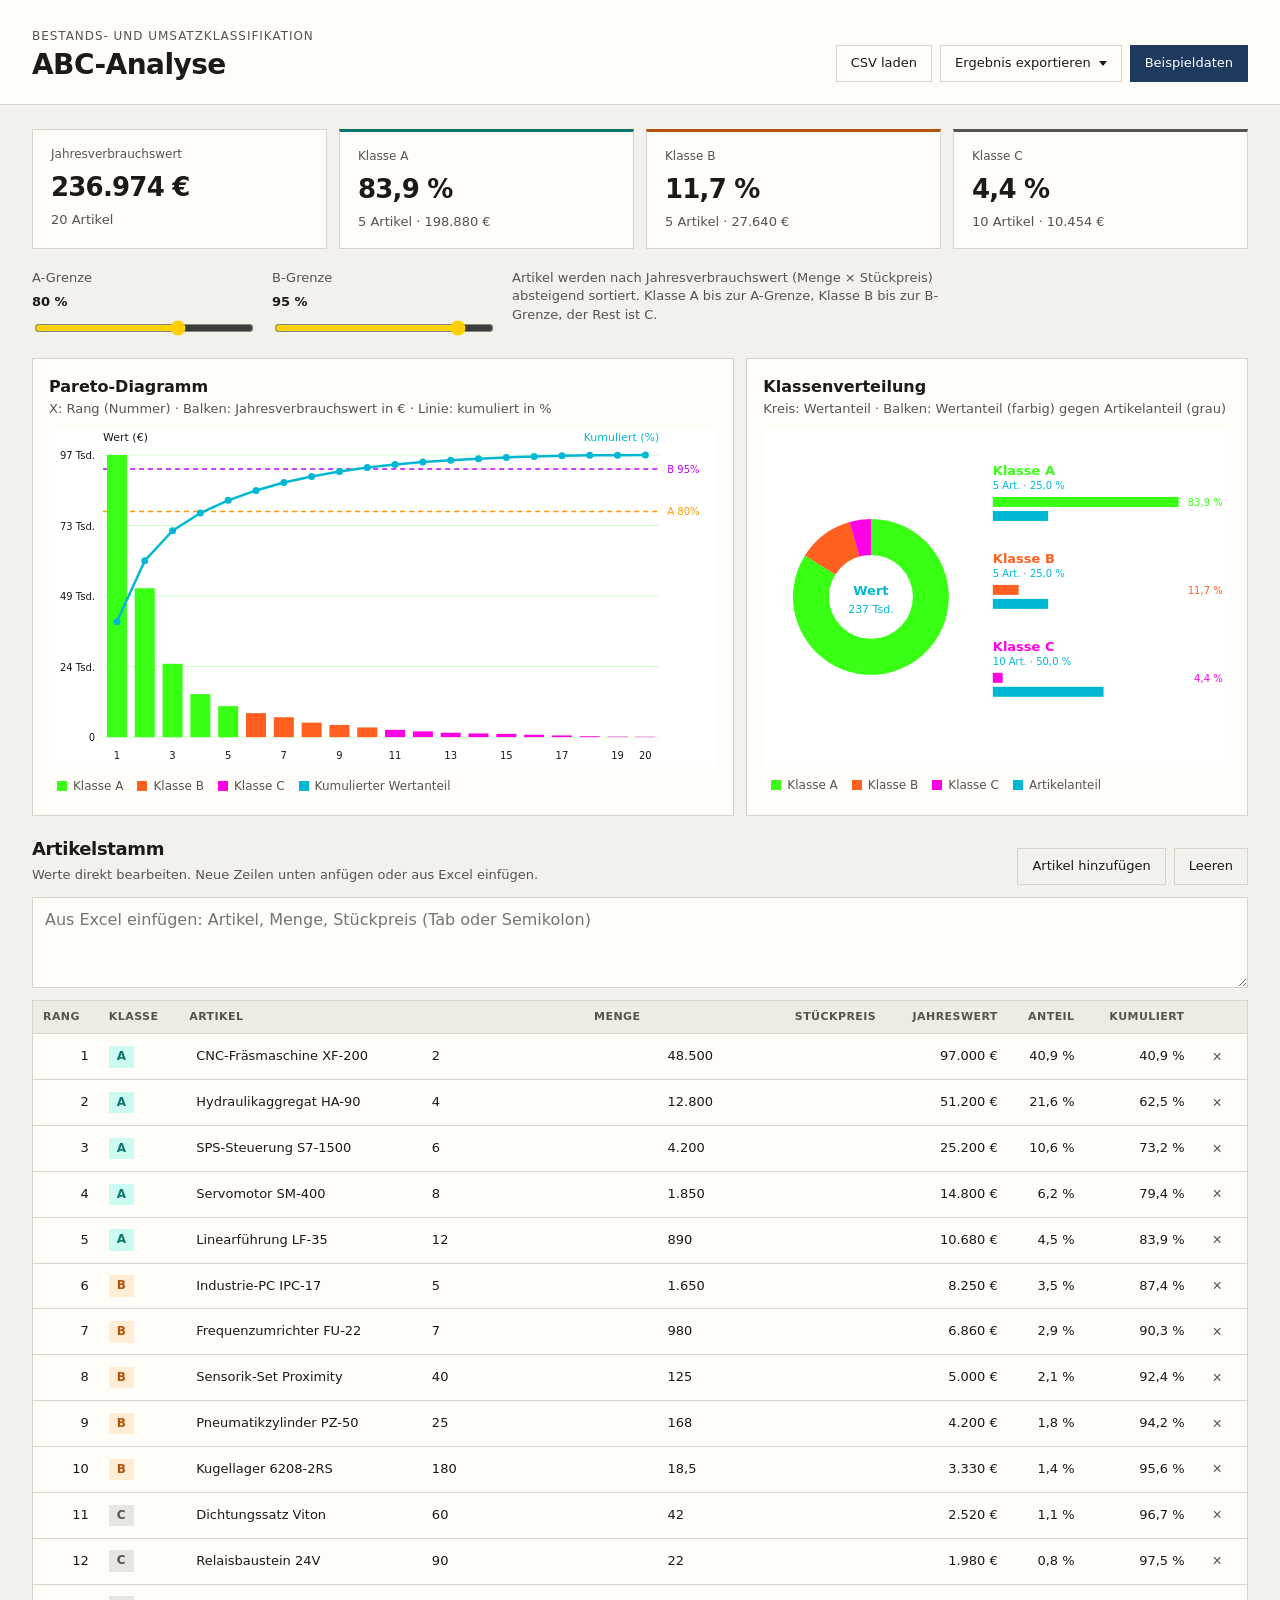
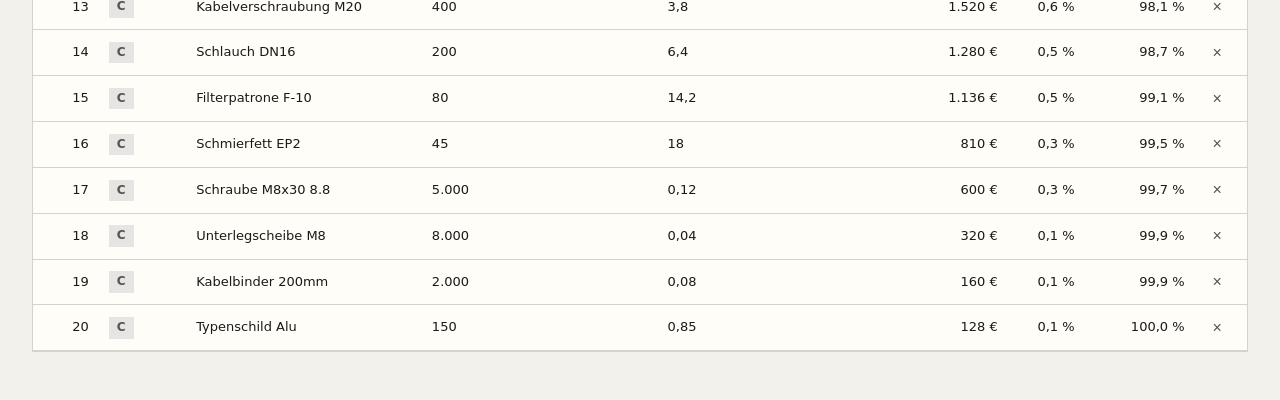
==== programs/abc-analyse/index.html @ f89753ec "Linke Navigation mit den vorhandenen Logistik-Programmen. Zweidimensionaler Ladeplan, ABC-Analyse un" ====
<!DOCTYPE html>
<html lang="de">
<head>
  <meta charset="UTF-8" />
  <meta name="viewport" content="width=device-width, initial-scale=1" />
  <title>ABC-Analyse</title>
  <link rel="icon" type="image/png" href="abc-icon.png" />
  <link rel="stylesheet" href="styles.css" />
</head>
<body>
  <header class="topbar">
    <div>
      <p class="eyebrow">Bestands- und Umsatzklassifikation</p>
      <h1>ABC-Analyse</h1>
    </div>
    <div class="topbar-actions">
      <label class="btn ghost">
        CSV laden
        <input id="csv-input" type="file" accept=".csv,.txt,.tsv" hidden />
      </label>
      <details class="export-menu" id="export-menu">
        <summary class="btn ghost">Ergebnis exportieren</summary>
        <div class="export-menu-list" role="menu">
          <button type="button" id="btn-pdf-preview" role="menuitem">PDF-Vorschau</button>
          <button type="button" id="btn-pdf-print" role="menuitem">Als PDF drucken</button>
          <button type="button" id="btn-export-csv" role="menuitem">CSV-Datei</button>
        </div>
      </details>
      <button id="btn-sample" class="btn" type="button">Beispieldaten</button>
    </div>
  </header>

  <main>
    <section class="kpis" id="kpis"></section>

    <section class="controls">
      <label>
        A-Grenze
        <span class="control-value" id="a-label">80 %</span>
        <input id="a-threshold" type="range" min="50" max="95" step="1" value="80" />
      </label>
      <label>
        B-Grenze
        <span class="control-value" id="b-label">95 %</span>
        <input id="b-threshold" type="range" min="70" max="99" step="1" value="95" />
      </label>
      <p class="hint">
        Artikel werden nach Jahresverbrauchswert (Menge × Stückpreis) absteigend sortiert.
        Klasse A bis zur A-Grenze, Klasse B bis zur B-Grenze, der Rest ist C.
      </p>
    </section>

    <section class="charts">
      <figure class="chart-panel">
        <figcaption>
          <strong>Pareto-Diagramm</strong>
          <span>X: Rang (Nummer) · Balken: Jahresverbrauchswert in € · Linie: kumuliert in %</span>
        </figcaption>
        <div id="pareto-chart" class="chart-host"></div>
      </figure>
      <figure class="chart-panel">
        <figcaption>
          <strong>Klassenverteilung</strong>
          <span>Kreis: Wertanteil · Balken: Wertanteil (farbig) gegen Artikelanteil (grau)</span>
        </figcaption>
        <div id="class-chart" class="chart-host"></div>
      </figure>
    </section>

    <section class="table-section">
      <div class="table-head">
        <div>
          <h2>Artikelstamm</h2>
          <p>Werte direkt bearbeiten. Neue Zeilen unten anfügen oder aus Excel einfügen.</p>
        </div>
        <div class="table-actions">
          <button id="btn-add" class="btn ghost" type="button">Artikel hinzufügen</button>
          <button id="btn-clear" class="btn ghost" type="button">Leeren</button>
        </div>
      </div>
      <textarea
        id="paste-area"
        rows="3"
        placeholder="Aus Excel einfügen: Artikel, Menge, Stückpreis (Tab oder Semikolon)"
      ></textarea>
      <div class="table-wrap">
        <table>
          <thead>
            <tr>
              <th>Rang</th>
              <th>Klasse</th>
              <th>Artikel</th>
              <th class="num">Menge</th>
              <th class="num">Stückpreis</th>
              <th class="num">Jahreswert</th>
              <th class="num">Anteil</th>
              <th class="num">Kumuliert</th>
              <th></th>
            </tr>
          </thead>
          <tbody id="item-body"></tbody>
        </table>
      </div>
    </section>
  </main>

  <div id="tooltip" class="tooltip" hidden></div>

  <div id="pdf-overlay" class="pdf-overlay" aria-hidden="true">
    <div class="pdf-toolbar">
      <p>DIN A4 · Im Druckdialog <strong>Als PDF speichern</strong> oder <strong>Microsoft Print to PDF</strong> wählen.</p>
      <div class="pdf-toolbar-actions">
        <button id="pdf-print" class="btn" type="button">Als PDF drucken</button>
        <button id="pdf-close" class="btn ghost" type="button">Vorschau schließen</button>
      </div>
    </div>
    <div id="pdf-stage" class="pdf-stage"></div>
  </div>

  <script src="app.js"></script>
</body>
</html>
---- programs/abc-analyse/styles.css ----
:root {
  --bg: #f3f1ec;
  --surface: #fffdf8;
  --ink: #1c1917;
  --muted: #57534e;
  --line: #d6d3cd;
  --navy: #1e3a5f;
  --a: #0f766e;
  --a-soft: #ccfbf1;
  --b: #b45309;
  --b-soft: #ffedd5;
  --c: #57534e;
  --c-soft: #e7e5e4;
  --danger: #9f1239;
}

* {
  box-sizing: border-box;
}

html, body {
  margin: 0;
  background: var(--bg);
  color: var(--ink);
  font-family: "Segoe UI", "IBM Plex Sans", system-ui, sans-serif;
  line-height: 1.45;
}

body {
  min-height: 100vh;
}

.topbar {
  display: flex;
  justify-content: space-between;
  align-items: flex-end;
  gap: 24px;
  padding: 28px 32px 22px;
  border-bottom: 1px solid var(--line);
  background: var(--surface);
}

.eyebrow {
  margin: 0 0 4px;
  color: var(--muted);
  font-size: 12px;
  letter-spacing: 0.08em;
  text-transform: uppercase;
}

h1, h2 {
  margin: 0;
  font-weight: 650;
  letter-spacing: -0.02em;
}

h1 {
  font-size: 28px;
  line-height: 1.15;
}

h2 {
  font-size: 18px;
}

.topbar-actions,
.table-actions {
  display: flex;
  flex-wrap: wrap;
  gap: 8px;
  align-items: center;
}

.export-menu {
  position: relative;
}

.export-menu > summary {
  list-style: none;
  display: inline-flex;
  align-items: center;
  gap: 8px;
}

.export-menu > summary::-webkit-details-marker {
  display: none;
}

.export-menu > summary::after {
  content: "";
  width: 0;
  height: 0;
  border-left: 4px solid transparent;
  border-right: 4px solid transparent;
  border-top: 5px solid currentColor;
}

.export-menu-list {
  display: none;
  position: absolute;
  right: 0;
  top: calc(100% + 4px);
  min-width: 100%;
  background: var(--surface);
  border: 1px solid var(--navy);
  z-index: 30;
}

.export-menu[open] > .export-menu-list {
  display: grid;
}

.export-menu-list button {
  appearance: none;
  border: 0;
  border-bottom: 1px solid var(--line);
  background: transparent;
  text-align: left;
  font: inherit;
  font-size: 13px;
  padding: 10px 14px;
  cursor: pointer;
  color: var(--ink);
  white-space: nowrap;
}

.export-menu-list button:last-child {
  border-bottom: 0;
}

.export-menu-list button:hover {
  background: #eeebe4;
}

.btn {
  appearance: none;
  border: 1px solid var(--navy);
  background: var(--navy);
  color: #fff;
  padding: 8px 14px;
  font: inherit;
  font-size: 13px;
  cursor: pointer;
}

.btn.ghost {
  background: transparent;
  color: var(--ink);
  border-color: var(--line);
}

.btn:hover {
  filter: brightness(1.08);
}

.btn.ghost:hover {
  border-color: var(--ink);
  filter: none;
}

main {
  padding: 24px 32px 48px;
  display: grid;
  gap: 20px;
}

.kpis {
  display: grid;
  grid-template-columns: repeat(4, minmax(0, 1fr));
  gap: 12px;
}

.kpi {
  background: var(--surface);
  border: 1px solid var(--line);
  padding: 16px 18px;
}

.kpi .label {
  margin: 0;
  color: var(--muted);
  font-size: 12px;
}

.kpi .value {
  margin: 6px 0 0;
  font-size: 26px;
  font-weight: 650;
  letter-spacing: -0.03em;
}

.kpi .sub {
  margin: 4px 0 0;
  color: var(--muted);
  font-size: 13px;
}

.kpi.a { border-top: 3px solid var(--a); }
.kpi.b { border-top: 3px solid var(--b); }
.kpi.c { border-top: 3px solid var(--c); }

.controls {
  display: grid;
  grid-template-columns: 220px 220px 1fr;
  gap: 20px;
  align-items: start;
}

.controls label {
  display: grid;
  gap: 6px;
  font-size: 13px;
  color: var(--muted);
}

.control-value {
  color: var(--ink);
  font-weight: 650;
}

input[type="range"] {
  width: 100%;
  accent-color: #ffd000;
}

#a-threshold,
#b-threshold {
  accent-color: #ffd000;
}

.hint {
  margin: 0;
  color: var(--muted);
  font-size: 13px;
  max-width: 52ch;
}

.charts {
  display: grid;
  grid-template-columns: 1.4fr 1fr;
  gap: 12px;
}

.chart-panel {
  margin: 0;
  background: var(--surface);
  border: 1px solid var(--line);
  padding: 16px 16px 8px;
}

figcaption {
  display: grid;
  gap: 2px;
  margin-bottom: 8px;
}

figcaption span {
  color: var(--muted);
  font-size: 13px;
}

.chart-host {
  min-height: 320px;
}

#pareto-chart svg,
#pdf-pareto svg,
#class-chart svg,
#pdf-class svg {
  background: #fff;
}

.table-section {
  display: grid;
  gap: 12px;
}

.table-head {
  display: flex;
  justify-content: space-between;
  gap: 16px;
  align-items: end;
}

.table-head p,
.muted {
  margin: 4px 0 0;
  color: var(--muted);
  font-size: 13px;
}

#paste-area {
  width: 100%;
  resize: vertical;
  border: 1px solid var(--line);
  background: var(--surface);
  color: var(--ink);
  font: inherit;
  padding: 10px 12px;
}

.table-wrap {
  overflow: auto;
  border: 1px solid var(--line);
  background: var(--surface);
}

table {
  width: 100%;
  border-collapse: collapse;
  font-size: 13px;
}

th, td {
  padding: 8px 10px;
  border-bottom: 1px solid var(--line);
  text-align: left;
  vertical-align: middle;
}

th {
  font-size: 11px;
  letter-spacing: 0.04em;
  text-transform: uppercase;
  color: var(--muted);
  font-weight: 600;
  background: #eeebe4;
}

.num {
  text-align: right;
  font-variant-numeric: tabular-nums;
}

td input {
  width: 100%;
  min-width: 0;
  border: 1px solid transparent;
  background: transparent;
  font: inherit;
  color: inherit;
  padding: 4px 6px;
}

td input:focus {
  outline: 1px solid var(--navy);
  background: #fff;
}

.badge {
  display: inline-block;
  min-width: 1.6em;
  text-align: center;
  padding: 2px 8px;
  font-weight: 700;
  font-size: 12px;
}

.badge.A { background: var(--a-soft); color: var(--a); }
.badge.B { background: var(--b-soft); color: var(--b); }
.badge.C { background: var(--c-soft); color: var(--c); }

.icon-btn {
  border: 0;
  background: transparent;
  color: var(--muted);
  cursor: pointer;
  font-size: 16px;
  padding: 4px 8px;
}

.icon-btn:hover {
  color: var(--danger);
}

.legend {
  display: flex;
  flex-wrap: wrap;
  gap: 14px;
  padding: 4px 8px 12px;
  font-size: 12px;
  color: var(--muted);
}

.legend i {
  display: inline-block;
  width: 10px;
  height: 10px;
  margin-right: 6px;
  vertical-align: -1px;
}

.tooltip {
  position: fixed;
  z-index: 20;
  pointer-events: none;
  background: var(--ink);
  color: #fff;
  font-size: 12px;
  padding: 8px 10px;
  max-width: 240px;
}

.empty {
  padding: 28px;
  text-align: center;
  color: var(--muted);
}

@media (max-width: 1100px) {
  .kpis,
  .charts,
  .controls {
    grid-template-columns: 1fr 1fr;
  }
}

@media (max-width: 720px) {
  .topbar,
  main {
    padding-left: 16px;
    padding-right: 16px;
  }

  .topbar,
  .table-head,
  .kpis,
  .charts,
  .controls {
    grid-template-columns: 1fr;
    display: grid;
  }
}

.pdf-overlay {
  display: none;
  position: fixed;
  inset: 0;
  z-index: 40;
  background: #5c5752;
  flex-direction: column;
}

.pdf-overlay.is-open,
.pdf-overlay.is-printing {
  display: flex;
}

.pdf-toolbar {
  flex: 0 0 auto;
  display: flex;
  justify-content: space-between;
  align-items: center;
  gap: 16px;
  padding: 12px 20px;
  background: var(--surface);
  border-bottom: 1px solid var(--line);
}

.pdf-toolbar p {
  margin: 0;
  font-size: 13px;
  color: var(--muted);
}

.pdf-toolbar-actions {
  display: flex;
  gap: 8px;
}

.pdf-stage {
  flex: 1;
  overflow: auto;
  padding: 24px 16px 40px;
}

.pdf-page {
  width: 210mm;
  height: 297mm;
  margin: 0 auto 18px;
  padding: 12mm 14mm 11mm;
  background: #fff;
  color: #1c1917;
  display: flex;
  flex-direction: column;
  gap: 8px;
  overflow: hidden;
}

.pdf-page-head {
  display: flex;
  justify-content: space-between;
  align-items: flex-end;
  gap: 16px;
  padding-bottom: 8px;
  border-bottom: 2px solid #1e3a5f;
}

.pdf-page-head h1 {
  font-size: 20px;
}

.pdf-page-head .eyebrow {
  font-size: 10px;
}

.pdf-meta {
  display: flex;
  flex-wrap: wrap;
  gap: 16px;
  font-size: 11px;
  color: #57534e;
}

.pdf-kpis {
  display: grid;
  grid-template-columns: repeat(4, minmax(0, 1fr));
  gap: 8px;
}

.pdf-kpis .kpi {
  padding: 10px 12px;
}

.pdf-kpis .value {
  font-size: 18px;
}

.pdf-note {
  margin: 0;
  font-size: 11px;
  color: #57534e;
  line-height: 1.4;
}

.pdf-chart {
  border: 1px solid #d6d3cd;
  padding: 8px 10px 4px;
}

.pdf-chart figcaption {
  margin-bottom: 4px;
}

.pdf-chart figcaption strong {
  font-size: 12px;
}

.pdf-chart figcaption span,
.pdf-chart .legend {
  font-size: 10px;
}

.pdf-chart .chart-host {
  min-height: 0;
}

.pdf-body {
  flex: 1;
  min-height: 0;
  display: flex;
  flex-direction: column;
  gap: 8px;
}

.pdf-table {
  width: 100%;
  border-collapse: collapse;
  font-size: 10px;
}

.pdf-table th,
.pdf-table td {
  padding: 4px 6px;
  border-bottom: 1px solid #d6d3cd;
}

.pdf-table th {
  background: #eeebe4;
  font-size: 9px;
}

.pdf-table td:nth-child(3) {
  word-break: break-word;
}

.pdf-table tr {
  break-inside: avoid;
}

.pdf-foot {
  margin-top: auto;
  padding-top: 6px;
  border-top: 1px solid #d6d3cd;
  display: flex;
  justify-content: space-between;
  font-size: 10px;
  color: #57534e;
}

body.pdf-open {
  overflow: hidden;
}

@media print {
  @page {
    size: A4 portrait;
    margin: 0;
  }

  html, body {
    background: #fff !important;
    margin: 0;
  }

  body > :not(#pdf-overlay) {
    display: none !important;
  }

  .pdf-overlay,
  .pdf-overlay.is-open,
  .pdf-overlay.is-printing {
    display: block !important;
    position: static;
    background: #fff;
    inset: auto;
  }

  .pdf-toolbar {
    display: none !important;
  }

  .pdf-stage {
    padding: 0;
    overflow: visible;
  }

  .pdf-page {
    width: 210mm;
    height: 297mm;
    margin: 0;
    padding: 12mm 14mm 11mm;
    overflow: hidden;
    page-break-after: always;
    break-after: page;
  }

  .pdf-page:last-child {
    page-break-after: auto;
    break-after: auto;
  }

  .chart-host svg {
    max-width: 100%;
  }
}
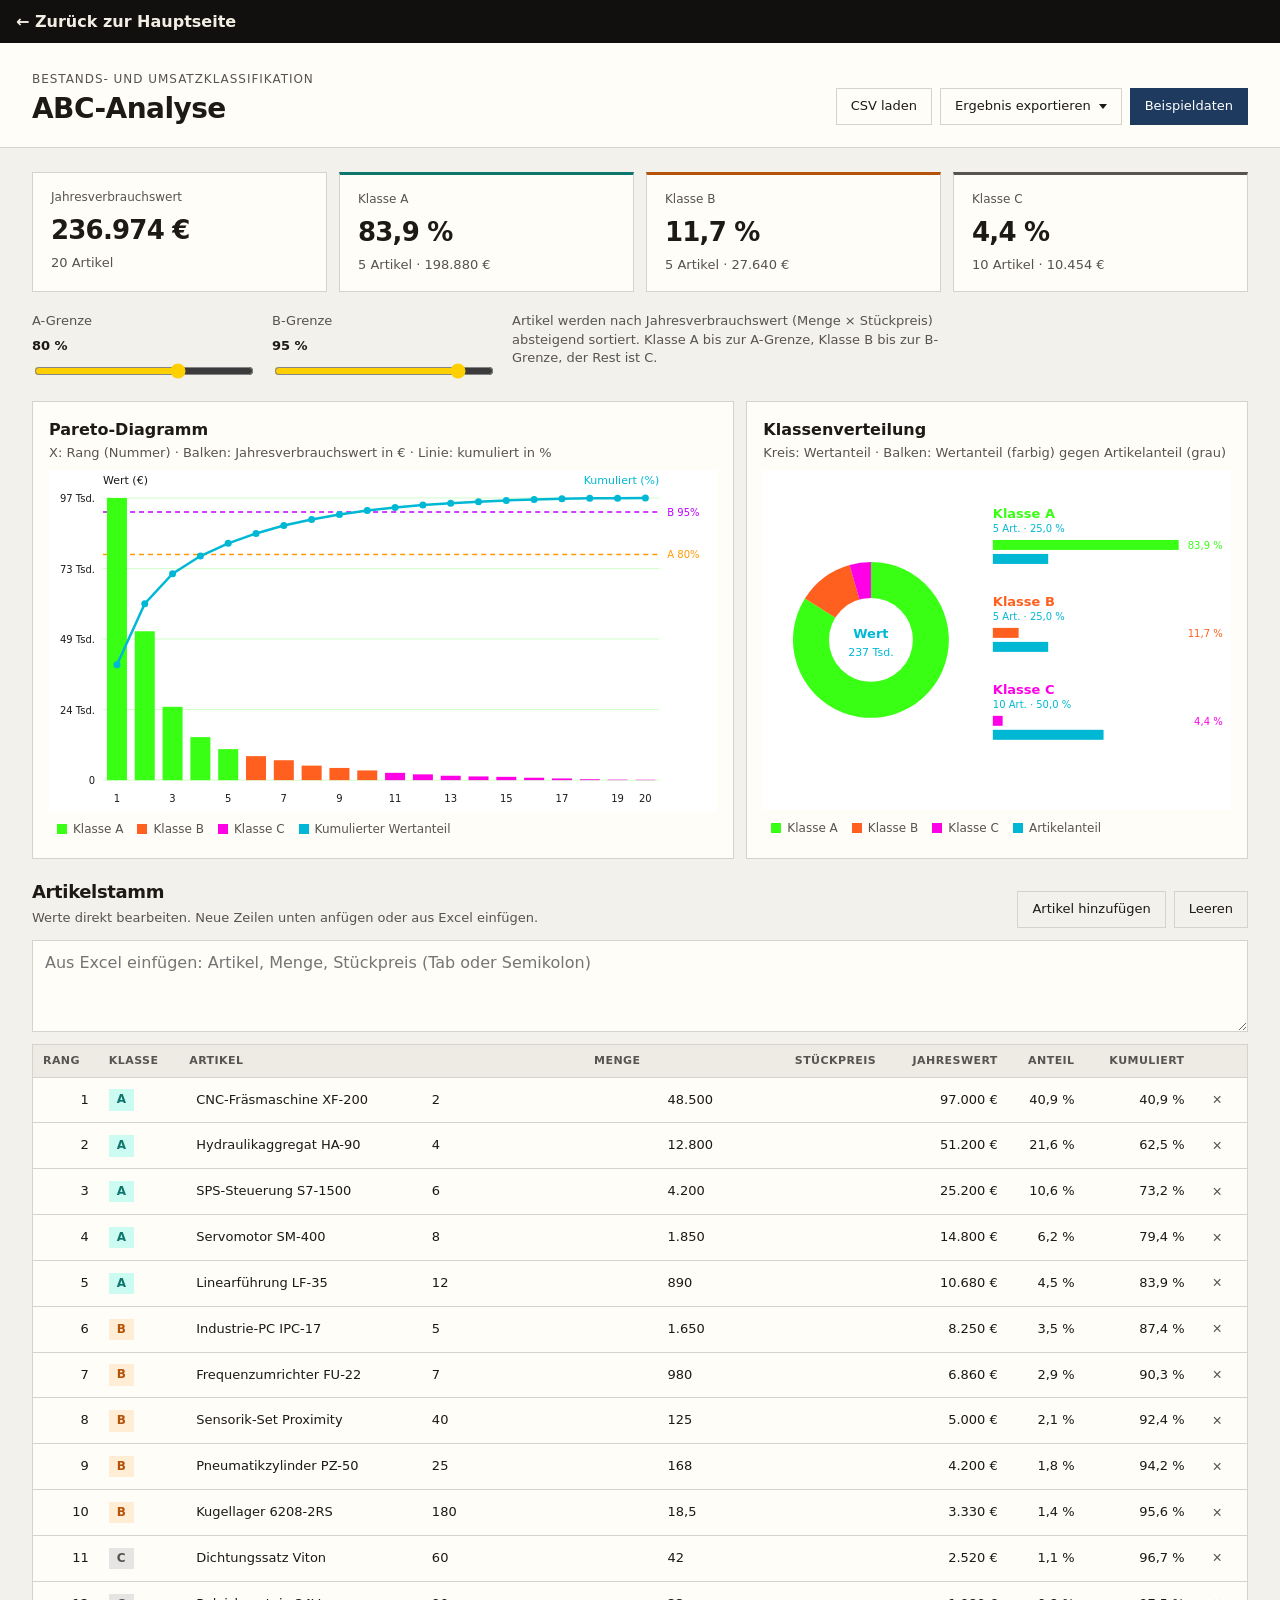
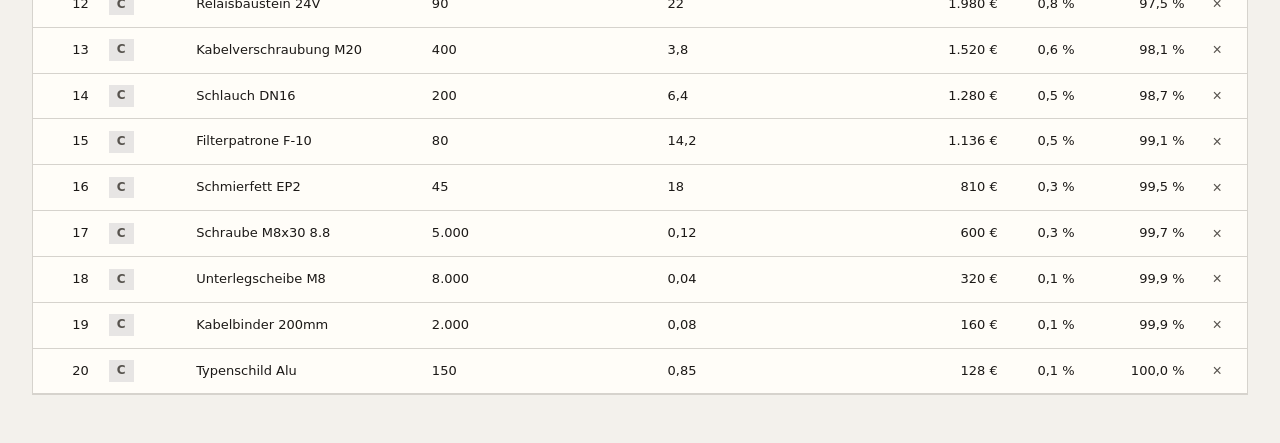
==== commit e3e433d7: "Zurück zur Hauptseite aus jedem Programm ermöglichen. Die linke Leiste bleibt sichtbar, Programme öf" ====
--- a/programs/abc-analyse/index.html
+++ b/programs/abc-analyse/index.html
@@ -6,8 +6,10 @@
   <title>ABC-Analyse</title>
   <link rel="icon" type="image/png" href="abc-icon.png" />
   <link rel="stylesheet" href="styles.css" />
+  <link rel="stylesheet" href="../back.css" />
 </head>
 <body>
+  <div class="ggl-backbar"><a href="../../index.html" target="_top">← Zurück zur Hauptseite</a></div>
   <header class="topbar">
     <div>
       <p class="eyebrow">Bestands- und Umsatzklassifikation</p>
--- a/programs/back.css
+++ b/programs/back.css
@@ -0,0 +1,16 @@
+.ggl-backbar {
+  background: #12100e;
+  color: #f3eee4;
+  padding: 10px 16px;
+  font-family: "IBM Plex Sans", system-ui, sans-serif;
+}
+
+.ggl-backbar a {
+  color: #f3eee4;
+  text-decoration: none;
+  font-weight: 600;
+}
+
+.ggl-backbar a:hover {
+  color: #d4a574;
+}
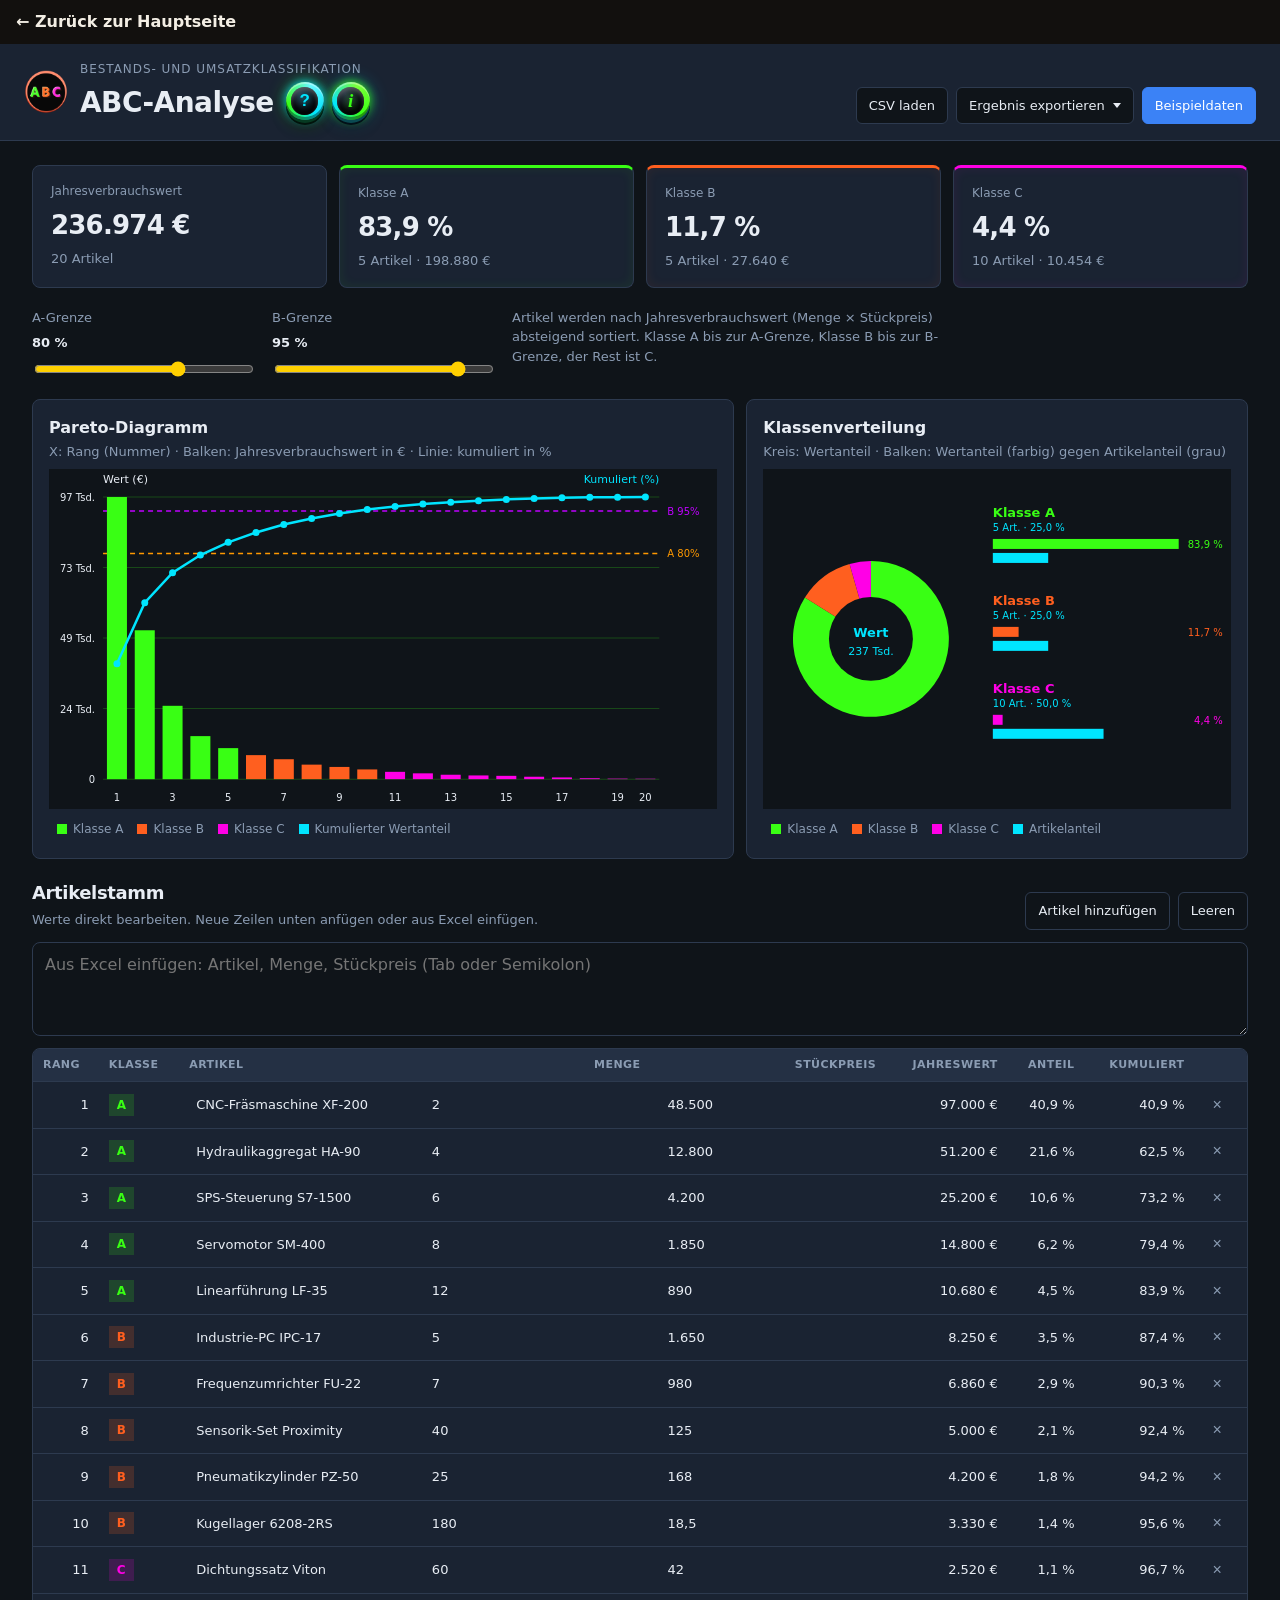
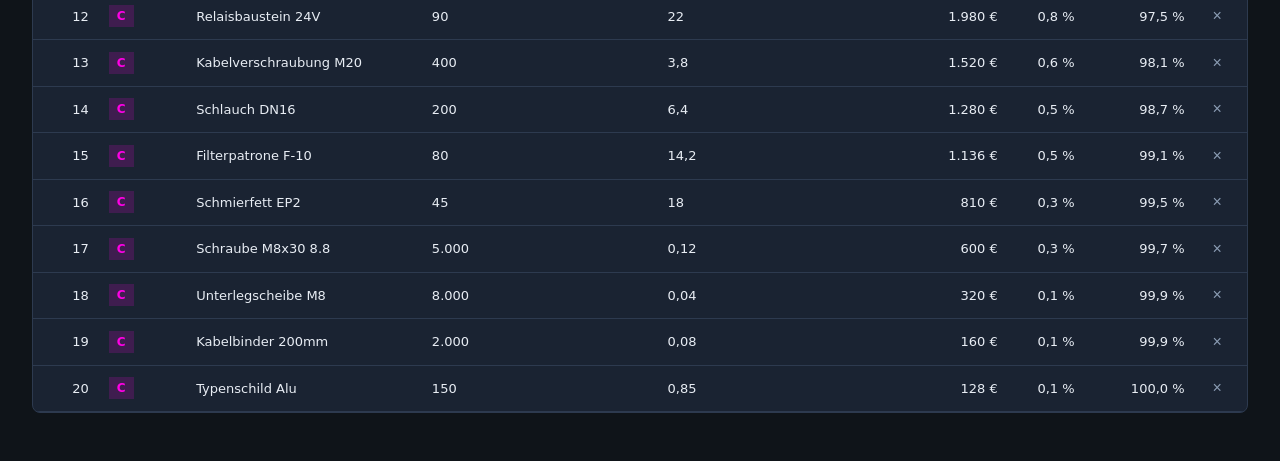
==== commit b5243cf6: "Aktuelle Versionen von Bestellpunkt, Lagerplanung, Stochastik, Ladeplan, ABC-Analyse und Lagerzonen " ====
--- a/programs/abc-analyse/index.html
+++ b/programs/abc-analyse/index.html
@@ -9,11 +9,28 @@
   <link rel="stylesheet" href="../back.css" />
 </head>
 <body>
-  <div class="ggl-backbar"><a href="../../index.html" target="_top">← Zurück zur Hauptseite</a></div>
+  <div class="ggl-backbar"><a href="/" target="_top">← Zurück zur Hauptseite</a></div>
   <header class="topbar">
-    <div>
+    <div class="header-brand">
+      <img src="abc-icon.png" alt="" class="header-logo" width="44" height="44">
+      <div>
       <p class="eyebrow">Bestands- und Umsatzklassifikation</p>
-      <h1>ABC-Analyse</h1>
+      <div class="header-title-row">
+        <h1>ABC-Analyse</h1>
+        <div class="header-guides" role="group" aria-label="Hilfe">
+          <button type="button" class="guide-btn" id="btn-guide" aria-haspopup="dialog" aria-controls="dialog-guide" aria-expanded="false" title="Anleitung">
+            <span class="guide-btn-rim" aria-hidden="true"></span>
+            <span class="guide-btn-core" aria-hidden="true">?</span>
+            <span class="visually-hidden">Anleitung zum Bedienen</span>
+          </button>
+          <button type="button" class="guide-btn guide-btn-info" id="btn-info" aria-haspopup="dialog" aria-controls="dialog-info" aria-expanded="false" title="Info zum Programm">
+            <span class="guide-btn-rim" aria-hidden="true"></span>
+            <span class="guide-btn-core" aria-hidden="true">i</span>
+            <span class="visually-hidden">Info zur ABC-Analyse</span>
+          </button>
+        </div>
+      </div>
+      </div>
     </div>
     <div class="topbar-actions">
       <label class="btn ghost">
@@ -119,6 +136,65 @@
     <div id="pdf-stage" class="pdf-stage"></div>
   </div>
 
+  <div id="dialog-guide" class="guide-dialog hidden" role="dialog" aria-modal="true" aria-labelledby="dialog-guide-title">
+    <div class="guide-dialog-backdrop" data-close-dialog></div>
+    <div class="guide-dialog-panel">
+      <div class="guide-dialog-head">
+        <h2 id="dialog-guide-title">Anleitung</h2>
+        <button type="button" class="guide-dialog-close" data-close-dialog aria-label="Schließen">×</button>
+      </div>
+      <div class="guide-dialog-body">
+        <ol class="guide-steps">
+          <li>
+            <strong>Daten bereitstellen.</strong>
+            „Beispieldaten“ laden, eine CSV-Datei einlesen oder Artikel aus Excel in das Feld unter dem Artikelstamm einfügen.
+          </li>
+          <li>
+            <strong>Artikelstamm pflegen.</strong>
+            Bezeichnung, Menge und Stückpreis direkt in der Tabelle ändern. Zeilen hinzufügen oder löschen. Der Jahresverbrauchswert ist Menge × Stückpreis.
+          </li>
+          <li>
+            <strong>A- und B-Grenze einstellen.</strong>
+            Mit den gelben Schiebereglern festlegen, bis zu welchem kumulierten Wertanteil Klasse A bzw. B reicht. Der Rest ist Klasse C.
+          </li>
+          <li>
+            <strong>Grafiken lesen.</strong>
+            Das Pareto-Diagramm zeigt den Wert je Rang und die kumulierte Linie. Die Klassenverteilung vergleicht Wertanteil und Artikelanzahl je Klasse.
+          </li>
+          <li>
+            <strong>Ergebnis sichern.</strong>
+            Über „Ergebnis exportieren“ die PDF-Vorschau öffnen, als PDF drucken oder die klassifizierte Liste als CSV speichern.
+          </li>
+        </ol>
+      </div>
+    </div>
+  </div>
+
+  <div id="dialog-info" class="guide-dialog hidden" role="dialog" aria-modal="true" aria-labelledby="dialog-info-title">
+    <div class="guide-dialog-backdrop" data-close-dialog></div>
+    <div class="guide-dialog-panel">
+      <div class="guide-dialog-head">
+        <h2 id="dialog-info-title">Info zum Programm</h2>
+        <button type="button" class="guide-dialog-close" data-close-dialog aria-label="Schließen">×</button>
+      </div>
+      <div class="guide-dialog-body">
+        <p>Die ABC-Analyse ist eine Pareto-Klassifikation: Wenige Artikel tragen den Großteil des Jahresverbrauchswerts, viele Artikel nur einen kleinen Rest.</p>
+        <h3>Wozu sie da ist</h3>
+        <p>Sie trennt das Sortiment in Steuerungsintensitäten. A-Artikel verdienen enge Bestandsüberwachung, B-Artikel eine mittlere Disposition, C-Artikel eine grobe, aufwandsarme Behandlung.</p>
+        <h3>Was das Programm kann</h3>
+        <ul>
+          <li>Artikel nach Jahresverbrauchswert (Menge × Stückpreis) absteigend sortieren und kumulieren</li>
+          <li>Klassen A, B und C an frei einstellbaren Schwellen zuweisen (Standard 80 % / 95 %)</li>
+          <li>Pareto-Diagramm und Klassenverteilung grafisch darstellen</li>
+          <li>Daten per Tabelle, CSV oder Excel-Einfügen bearbeiten</li>
+          <li>Das Ergebnis als DIN-A4-PDF oder CSV ausgeben</li>
+        </ul>
+        <p>Geeignet ist das Verfahren vor allem für Sortimente mit ungleicher Wertverteilung, etwa Ersatzteile, Handelsware oder Verbrauchsmaterial.</p>
+      </div>
+    </div>
+  </div>
+
   <script src="app.js"></script>
+  <script src="../back.js"></script>
 </body>
 </html>
--- a/programs/abc-analyse/styles.css
+++ b/programs/abc-analyse/styles.css
@@ -1,17 +1,22 @@
 :root {
-  --bg: #f3f1ec;
-  --surface: #fffdf8;
-  --ink: #1c1917;
-  --muted: #57534e;
-  --line: #d6d3cd;
-  --navy: #1e3a5f;
-  --a: #0f766e;
-  --a-soft: #ccfbf1;
-  --b: #b45309;
-  --b-soft: #ffedd5;
-  --c: #57534e;
-  --c-soft: #e7e5e4;
-  --danger: #9f1239;
+  --bg: #0f1419;
+  --surface: #1a2332;
+  --surface-2: #243044;
+  --ink: #e8edf4;
+  --muted: #8b9cb3;
+  --line: #2d3a4f;
+  --navy: #3b82f6;
+  --accent: #3b82f6;
+  --accent-hover: #2563eb;
+  --a: #39ff14;
+  --a-soft: rgba(57, 255, 20, 0.16);
+  --b: #ff5f1f;
+  --b-soft: rgba(255, 95, 31, 0.18);
+  --c: #ff00e6;
+  --c-soft: rgba(255, 0, 230, 0.16);
+  --danger: #ef4444;
+  --radius: 8px;
+  --neon-b: #00e5ff;
 }
 
 * {
@@ -22,8 +27,8 @@
   margin: 0;
   background: var(--bg);
   color: var(--ink);
-  font-family: "Segoe UI", "IBM Plex Sans", system-ui, sans-serif;
-  line-height: 1.45;
+  font-family: "Segoe UI", system-ui, -apple-system, sans-serif;
+  line-height: 1.5;
 }
 
 body {
@@ -35,9 +40,22 @@
   justify-content: space-between;
   align-items: flex-end;
   gap: 24px;
-  padding: 28px 32px 22px;
+  padding: 16px 24px;
   border-bottom: 1px solid var(--line);
   background: var(--surface);
+}
+
+.header-brand {
+  display: flex;
+  align-items: center;
+  gap: 12px;
+}
+
+.header-logo {
+  width: 44px;
+  height: 44px;
+  flex-shrink: 0;
+  display: block;
 }
 
 .eyebrow {
@@ -57,6 +75,203 @@
 h1 {
   font-size: 28px;
   line-height: 1.15;
+}
+
+.header-title-row {
+  display: flex;
+  align-items: center;
+  gap: 12px;
+  flex-wrap: wrap;
+}
+
+.header-guides {
+  display: flex;
+  align-items: center;
+  gap: 8px;
+  padding-bottom: 4px;
+}
+
+.guide-btn {
+  appearance: none;
+  border: 0;
+  background: transparent;
+  padding: 0;
+  width: 38px;
+  height: 38px;
+  display: inline-grid;
+  place-items: center;
+  cursor: pointer;
+  position: relative;
+  isolation: isolate;
+  flex-shrink: 0;
+}
+
+.guide-btn-rim {
+  position: absolute;
+  inset: 0;
+  border-radius: 50%;
+  background: conic-gradient(from 140deg, #00e5ff, #39ff14, #67f8ff, #00e5ff);
+  box-shadow:
+    0 3px 0 #063a22,
+    0 5px 0 #02140c,
+    0 8px 14px rgba(0, 0, 0, 0.35),
+    0 0 10px #00e5ff,
+    0 0 18px rgba(57, 255, 20, 0.45);
+}
+
+.guide-btn-info .guide-btn-rim {
+  background: conic-gradient(from 140deg, #39ff14, #00e5ff, #7dff3a, #39ff14);
+  box-shadow:
+    0 3px 0 #0a4a52,
+    0 5px 0 #021018,
+    0 8px 14px rgba(0, 0, 0, 0.35),
+    0 0 10px #39ff14,
+    0 0 18px rgba(0, 229, 255, 0.45);
+}
+
+.guide-btn-rim::after {
+  content: "";
+  position: absolute;
+  inset: 0;
+  border-radius: 50%;
+  box-shadow: inset 0 -3px 0 rgba(0, 0, 0, 0.4), inset 0 2px 0 rgba(255, 255, 255, 0.35);
+}
+
+.guide-btn-core {
+  position: relative;
+  z-index: 1;
+  width: 72%;
+  height: 72%;
+  border-radius: 50%;
+  display: grid;
+  place-items: center;
+  background: radial-gradient(circle at 32% 26%, #2a3344 0%, #0b0e14 52%, #000 100%);
+  color: #00e5ff;
+  font-size: 17px;
+  font-weight: 700;
+  line-height: 1;
+  text-shadow: 0 0 8px rgba(0, 229, 255, 0.8);
+  box-shadow:
+    inset 0 3px 4px rgba(255, 255, 255, 0.28),
+    inset 0 -5px 7px rgba(0, 0, 0, 0.72);
+}
+
+.guide-btn-info .guide-btn-core {
+  color: #39ff14;
+  text-shadow: 0 0 8px rgba(57, 255, 20, 0.8);
+  font-style: italic;
+  font-family: Georgia, "Times New Roman", serif;
+  font-size: 19px;
+}
+
+.guide-btn:hover .guide-btn-rim,
+.guide-btn[aria-expanded="true"] .guide-btn-rim {
+  filter: brightness(1.12);
+}
+
+.visually-hidden {
+  position: absolute;
+  width: 1px;
+  height: 1px;
+  padding: 0;
+  margin: -1px;
+  overflow: hidden;
+  clip: rect(0, 0, 0, 0);
+  white-space: nowrap;
+  border: 0;
+}
+
+.hidden {
+  display: none !important;
+}
+
+.guide-dialog {
+  position: fixed;
+  inset: 0;
+  z-index: 50;
+  display: grid;
+  place-items: center;
+  padding: 20px;
+}
+
+.guide-dialog-backdrop {
+  position: absolute;
+  inset: 0;
+  background: rgba(28, 25, 23, 0.45);
+}
+
+.guide-dialog-panel {
+  position: relative;
+  z-index: 1;
+  width: min(560px, 100%);
+  max-height: min(88vh, 720px);
+  overflow: auto;
+  background: var(--surface);
+  border: 1px solid var(--line);
+  border-radius: var(--radius);
+  color: var(--ink);
+}
+
+.guide-dialog-head {
+  display: flex;
+  align-items: center;
+  justify-content: space-between;
+  gap: 16px;
+  padding: 16px 18px 10px;
+  border-bottom: 1px solid var(--line);
+}
+
+.guide-dialog-head h2 {
+  font-size: 18px;
+}
+
+.guide-dialog-close {
+  width: 32px;
+  height: 32px;
+  border: 1px solid var(--line);
+  border-radius: 6px;
+  background: var(--bg);
+  color: var(--ink);
+  font-size: 20px;
+  line-height: 1;
+  cursor: pointer;
+}
+
+.guide-dialog-close:hover {
+  border-color: var(--accent);
+}
+
+.guide-dialog-body {
+  padding: 16px 18px 20px;
+  font-size: 14px;
+}
+
+.guide-dialog-body h3 {
+  margin: 16px 0 6px;
+  font-size: 12px;
+  text-transform: uppercase;
+  letter-spacing: 0.06em;
+  color: var(--muted);
+}
+
+.guide-dialog-body p,
+.guide-dialog-body li {
+  line-height: 1.55;
+}
+
+.guide-dialog-body p + p {
+  margin-top: 10px;
+}
+
+.guide-dialog-body ul,
+.guide-steps {
+  margin: 6px 0 0 18px;
+  padding: 0;
+}
+
+.guide-dialog-body li + li,
+.guide-steps li + li {
+  margin-top: 10px;
 }
 
 h2 {
@@ -101,8 +316,9 @@
   right: 0;
   top: calc(100% + 4px);
   min-width: 100%;
-  background: var(--surface);
-  border: 1px solid var(--navy);
+  background: var(--surface-2);
+  border: 1px solid var(--line);
+  border-radius: var(--radius);
   z-index: 30;
 }
 
@@ -129,33 +345,46 @@
 }
 
 .export-menu-list button:hover {
-  background: #eeebe4;
+  background: var(--bg);
 }
 
 .btn {
   appearance: none;
-  border: 1px solid var(--navy);
-  background: var(--navy);
-  color: #fff;
-  padding: 8px 14px;
+  border: 1px solid var(--line);
+  border-radius: 6px;
+  background: var(--bg);
+  color: var(--ink);
+  padding: 8px 12px;
   font: inherit;
   font-size: 13px;
   cursor: pointer;
 }
 
 .btn.ghost {
-  background: transparent;
+  background: var(--bg);
   color: var(--ink);
   border-color: var(--line);
 }
 
 .btn:hover {
-  filter: brightness(1.08);
+  border-color: var(--accent);
+  background: var(--surface);
 }
 
 .btn.ghost:hover {
-  border-color: var(--ink);
-  filter: none;
+  border-color: var(--accent);
+  background: var(--surface);
+}
+
+#btn-sample.btn {
+  background: var(--accent);
+  border-color: var(--accent);
+  color: #fff;
+}
+
+#btn-sample.btn:hover {
+  background: var(--accent-hover);
+  border-color: var(--accent-hover);
 }
 
 main {
@@ -173,6 +402,7 @@
 .kpi {
   background: var(--surface);
   border: 1px solid var(--line);
+  border-radius: var(--radius);
   padding: 16px 18px;
 }
 
@@ -195,9 +425,9 @@
   font-size: 13px;
 }
 
-.kpi.a { border-top: 3px solid var(--a); }
-.kpi.b { border-top: 3px solid var(--b); }
-.kpi.c { border-top: 3px solid var(--c); }
+.kpi.a { border-top: 3px solid var(--a); box-shadow: inset 0 0 12px rgba(57, 255, 20, 0.08); }
+.kpi.b { border-top: 3px solid var(--b); box-shadow: inset 0 0 12px rgba(255, 95, 31, 0.08); }
+.kpi.c { border-top: 3px solid var(--c); box-shadow: inset 0 0 12px rgba(255, 0, 230, 0.08); }
 
 .controls {
   display: grid;
@@ -245,6 +475,7 @@
   margin: 0;
   background: var(--surface);
   border: 1px solid var(--line);
+  border-radius: var(--radius);
   padding: 16px 16px 8px;
 }
 
@@ -264,8 +495,11 @@
 }
 
 #pareto-chart svg,
+#class-chart svg {
+  background: #0f1419;
+}
+
 #pdf-pareto svg,
-#class-chart svg,
 #pdf-class svg {
   background: #fff;
 }
@@ -293,7 +527,8 @@
   width: 100%;
   resize: vertical;
   border: 1px solid var(--line);
-  background: var(--surface);
+  border-radius: var(--radius);
+  background: var(--bg);
   color: var(--ink);
   font: inherit;
   padding: 10px 12px;
@@ -302,6 +537,7 @@
 .table-wrap {
   overflow: auto;
   border: 1px solid var(--line);
+  border-radius: var(--radius);
   background: var(--surface);
 }
 
@@ -324,7 +560,7 @@
   text-transform: uppercase;
   color: var(--muted);
   font-weight: 600;
-  background: #eeebe4;
+  background: var(--surface-2);
 }
 
 .num {
@@ -343,8 +579,8 @@
 }
 
 td input:focus {
-  outline: 1px solid var(--navy);
-  background: #fff;
+  outline: 1px solid var(--accent);
+  background: var(--surface-2);
 }
 
 .badge {
@@ -394,8 +630,10 @@
   position: fixed;
   z-index: 20;
   pointer-events: none;
-  background: var(--ink);
-  color: #fff;
+  background: #0b0e14;
+  color: #e8edf4;
+  border: 1px solid var(--line);
+  border-radius: 6px;
   font-size: 12px;
   padding: 8px 10px;
   max-width: 240px;
@@ -437,7 +675,7 @@
   position: fixed;
   inset: 0;
   z-index: 40;
-  background: #5c5752;
+  background: #0b1016;
   flex-direction: column;
 }
 
@@ -524,6 +762,18 @@
 
 .pdf-kpis .value {
   font-size: 18px;
+}
+
+.pdf-page .kpi {
+  background: #fff;
+  border: 1px solid #d6d3cd;
+  color: #1c1917;
+  box-shadow: none;
+}
+
+.pdf-page .kpi .label,
+.pdf-page .kpi .sub {
+  color: #57534e;
 }
 
 .pdf-note {
--- a/programs/back.css
+++ b/programs/back.css
@@ -14,3 +14,9 @@
 .ggl-backbar a:hover {
   color: #d4a574;
 }
+
+@media print {
+  .ggl-backbar {
+    display: none !important;
+  }
+}
